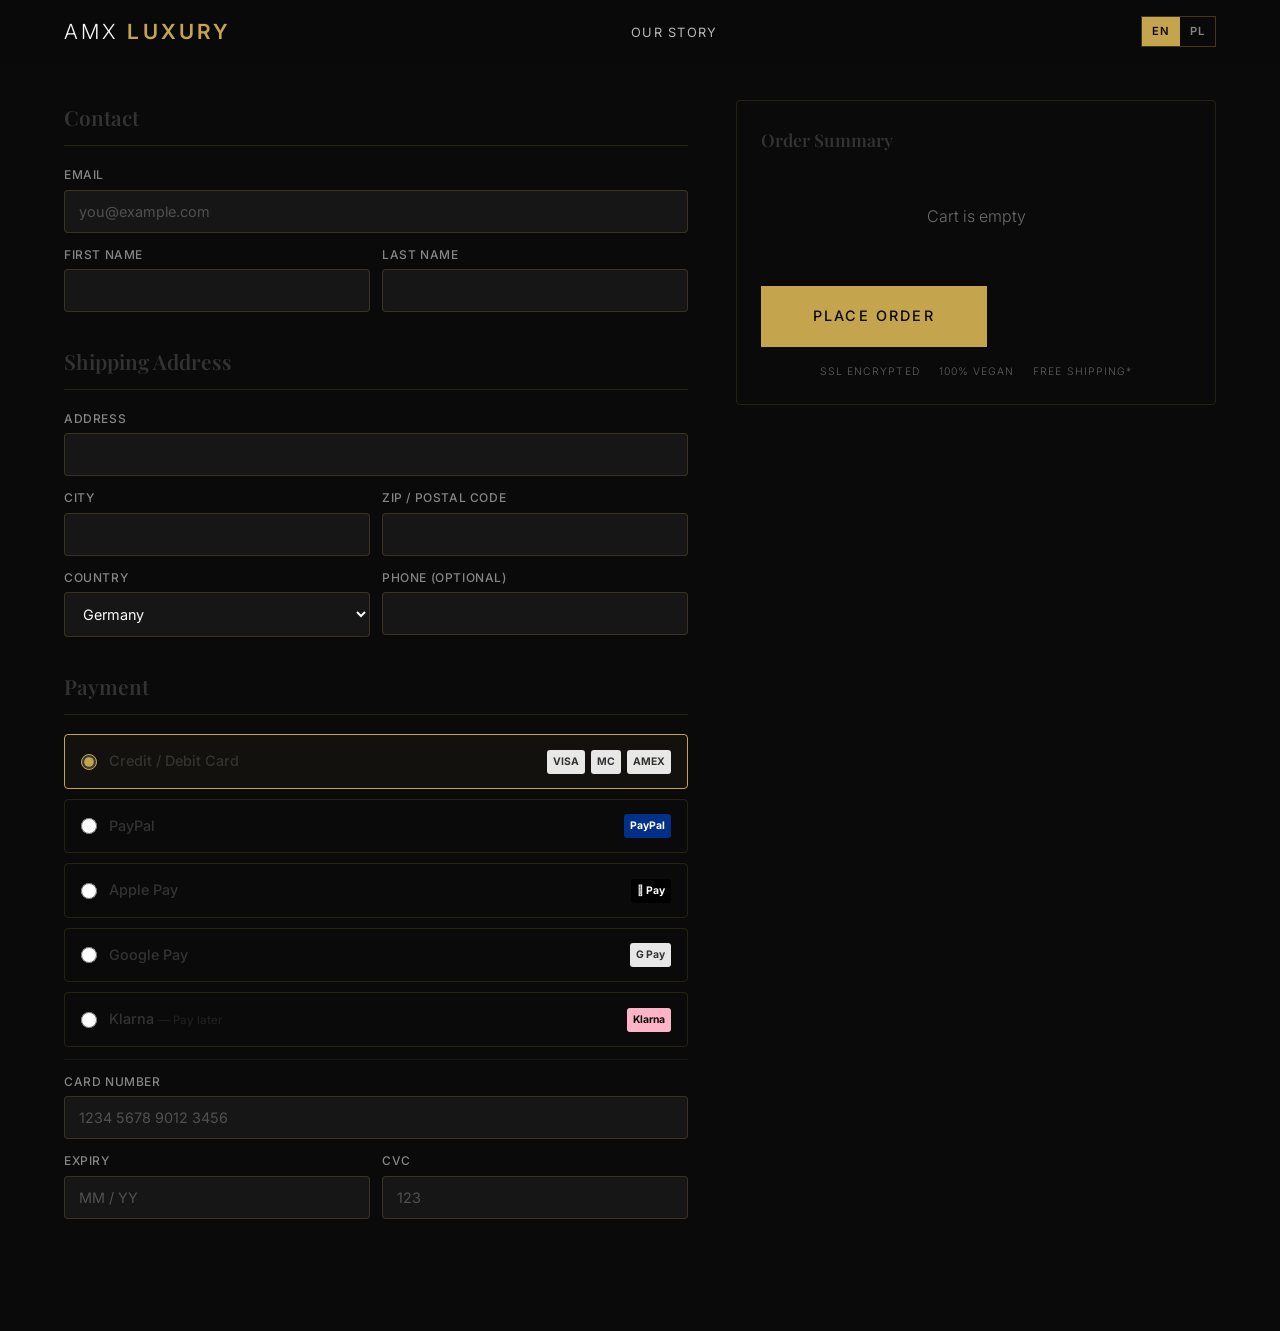
==== checkout.html @ aaddaac7 "Add full shopping cart, checkout page, and payment method selection - Cart system (js/cart.js): loca" ====
<!DOCTYPE html>
<html lang="en">
<head>
  <meta charset="UTF-8">
  <meta name="viewport" content="width=device-width, initial-scale=1.0">
  <title>Checkout — AMX Luxury</title>
  <link rel="icon" type="image/png" sizes="32x32" href="images/favicon-32.png">
  <link rel="apple-touch-icon" sizes="180x180" href="images/favicon.png">
  <link rel="preconnect" href="https://fonts.googleapis.com">
  <link rel="preconnect" href="https://fonts.gstatic.com" crossorigin>
  <link href="https://fonts.googleapis.com/css2?family=Playfair+Display:ital,wght@0,400;0,600;0,700;1,400;1,600&family=Inter:wght@300;400;500;600&display=swap" rel="stylesheet">
  <link rel="stylesheet" href="css/style.css">
  <link rel="stylesheet" href="css/cart.css">
</head>
<body class="page--dark">

  <!-- NAV -->
  <nav class="nav nav--scrolled">
    <div class="nav__inner">
      <a href="index.html" class="nav__logo">AMX <span>Luxury</span></a>
      <ul class="nav__links" id="navLinks">
        <li><a href="index.html" data-i18n="nav.story">Back to Store</a></li>
      </ul>
      <div class="lang-switch">
        <button class="lang-switch__btn lang-switch__btn--active" data-lang="en">EN</button>
        <button class="lang-switch__btn" data-lang="pl">PL</button>
      </div>
    </div>
  </nav>

  <!-- CHECKOUT -->
  <section class="checkout">
    <div class="container">
      <div class="checkout__grid">

        <!-- LEFT: Form -->
        <div class="checkout__forms" id="checkoutForms">

          <!-- Contact -->
          <div class="checkout__form-section">
            <h2 id="coSec1">Contact</h2>
            <div class="form-row form-row--full">
              <div class="form-field">
                <label for="email">Email</label>
                <input type="email" id="email" placeholder="you@example.com" required>
              </div>
            </div>
            <div class="form-row">
              <div class="form-field">
                <label for="fname" id="coLblFirst">First name</label>
                <input type="text" id="fname" placeholder="" required>
              </div>
              <div class="form-field">
                <label for="lname" id="coLblLast">Last name</label>
                <input type="text" id="lname" placeholder="" required>
              </div>
            </div>
          </div>

          <!-- Shipping -->
          <div class="checkout__form-section">
            <h2 id="coSec2">Shipping Address</h2>
            <div class="form-row form-row--full">
              <div class="form-field">
                <label for="address" id="coLblAddr">Address</label>
                <input type="text" id="address" required>
              </div>
            </div>
            <div class="form-row">
              <div class="form-field">
                <label for="city" id="coLblCity">City</label>
                <input type="text" id="city" required>
              </div>
              <div class="form-field">
                <label for="zip" id="coLblZip">ZIP / Postal code</label>
                <input type="text" id="zip" required>
              </div>
            </div>
            <div class="form-row">
              <div class="form-field">
                <label for="country" id="coLblCountry">Country</label>
                <select id="country">
                  <option value="DE">Germany</option>
                  <option value="PL">Poland</option>
                  <option value="NL">Netherlands</option>
                  <option value="FR">France</option>
                  <option value="AT">Austria</option>
                  <option value="BE">Belgium</option>
                  <option value="IT">Italy</option>
                  <option value="ES">Spain</option>
                  <option value="GB">United Kingdom</option>
                  <option value="US">United States</option>
                  <option value="IN">India</option>
                  <option value="CH">Switzerland</option>
                  <option value="SE">Sweden</option>
                  <option value="DK">Denmark</option>
                  <option value="OTHER">Other</option>
                </select>
              </div>
              <div class="form-field">
                <label for="phone" id="coLblPhone">Phone (optional)</label>
                <input type="tel" id="phone">
              </div>
            </div>
          </div>

          <!-- Payment -->
          <div class="checkout__form-section">
            <h2 id="coSec3">Payment</h2>
            <div class="pay-methods" id="payMethods">

              <label class="pay-method pay-method--selected">
                <input type="radio" name="payment" value="card" checked>
                <span class="pay-method__label" id="pmCard">Credit / Debit Card</span>
                <span class="pay-method__icons">
                  <span class="pay-method__icon">VISA</span>
                  <span class="pay-method__icon">MC</span>
                  <span class="pay-method__icon">AMEX</span>
                </span>
              </label>

              <label class="pay-method">
                <input type="radio" name="payment" value="paypal">
                <span class="pay-method__label">PayPal</span>
                <span class="pay-method__icons">
                  <span class="pay-method__icon" style="background:#003087;color:#fff">PayPal</span>
                </span>
              </label>

              <label class="pay-method">
                <input type="radio" name="payment" value="applepay">
                <span class="pay-method__label">Apple Pay</span>
                <span class="pay-method__icons">
                  <span class="pay-method__icon" style="background:#000;color:#fff">&#63743; Pay</span>
                </span>
              </label>

              <label class="pay-method">
                <input type="radio" name="payment" value="googlepay">
                <span class="pay-method__label">Google Pay</span>
                <span class="pay-method__icons">
                  <span class="pay-method__icon">G Pay</span>
                </span>
              </label>

              <label class="pay-method">
                <input type="radio" name="payment" value="klarna">
                <span class="pay-method__label">Klarna <span style="font-size:0.72rem;opacity:0.5">— Pay later</span></span>
                <span class="pay-method__icons">
                  <span class="pay-method__icon" style="background:#FFB3C7;color:#0A0A0A">Klarna</span>
                </span>
              </label>

            </div>

            <!-- Card fields (shown when card selected) -->
            <div class="card-fields" id="cardFields">
              <div class="form-row form-row--full">
                <div class="form-field">
                  <label for="cardNumber" id="coLblCardNum">Card number</label>
                  <input type="text" id="cardNumber" placeholder="1234 5678 9012 3456" maxlength="19">
                </div>
              </div>
              <div class="form-row">
                <div class="form-field">
                  <label for="cardExpiry" id="coLblExp">Expiry</label>
                  <input type="text" id="cardExpiry" placeholder="MM / YY" maxlength="7">
                </div>
                <div class="form-field">
                  <label for="cardCvc">CVC</label>
                  <input type="text" id="cardCvc" placeholder="123" maxlength="4">
                </div>
              </div>
            </div>
          </div>

        </div>

        <!-- RIGHT: Summary -->
        <div class="checkout__summary" id="checkoutSummary">
          <h3 id="coSumTitle">Order Summary</h3>
          <div id="summaryItems"></div>
          <div id="summaryTotals"></div>
          <div class="checkout__place-btn">
            <button class="btn btn--gold btn--lg btn--full" id="placeOrderBtn">Place Order</button>
          </div>
          <div class="checkout__badges">
            <span>SSL Encrypted</span>
            <span>100% Vegan</span>
            <span>Free Shipping*</span>
          </div>
        </div>

      </div>
    </div>
  </section>

  <!-- Success overlay -->
  <div class="order-success" id="orderSuccess">
    <div class="order-success__inner">
      <div class="order-success__check">
        <svg viewBox="0 0 24 24" fill="none" stroke="currentColor" stroke-width="2"><path d="M20 6 9 17l-5-5"/></svg>
      </div>
      <h2 id="successTitle">Thank You!</h2>
      <p id="successText">Your order has been placed successfully. A confirmation email will be sent shortly. We're preparing your AMX Luxury products with care.</p>
      <a href="index.html" class="btn btn--gold" id="successBtn">Back to Home</a>
    </div>
  </div>

  <script src="js/i18n.js"></script>
  <script src="js/cart.js"></script>
  <script>
  (function () {
    'use strict';

    function lang() { return localStorage.getItem('amx_lang') || 'en'; }
    function t(en, pl) { return lang() === 'pl' ? pl : en; }

    function renderSummary() {
      var cart = AMX_getCart();
      var P = AMX_PRODUCTS;
      var itemsEl = document.getElementById('summaryItems');
      var totalsEl = document.getElementById('summaryTotals');

      if (cart.length === 0) {
        itemsEl.innerHTML = '<p style="color:rgba(255,255,255,0.4);padding:2rem 0;text-align:center">' + t('Cart is empty', 'Koszyk jest pusty') + '</p>';
        totalsEl.innerHTML = '';
        return;
      }

      var html = '';
      var subtotal = 0;
      cart.forEach(function (item) {
        var p = P[item.productId];
        if (!p) return;
        var price = item.isSub ? p.priceSub : p.price;
        var lineTotal = price * item.qty;
        subtotal += lineTotal;
        var pName = lang() === 'pl' ? p.namePl : p.name;
        html +=
          '<div class="summary-item">' +
            '<img src="' + p.img + '" alt="" class="summary-item__img">' +
            '<div class="summary-item__info">' +
              '<strong>' + pName + (item.qty > 1 ? ' ×' + item.qty : '') + '</strong>' +
              '<span>' + (item.isSub ? t('Subscription', 'Subskrypcja') : t('One-time', 'Jednorazowo')) + '</span>' +
            '</div>' +
            '<span class="summary-item__price">€' + lineTotal + '</span>' +
          '</div>';
      });
      itemsEl.innerHTML = html;

      var hasSub = cart.some(function (i) { return i.isSub; });
      var shipping = hasSub ? 0 : (subtotal >= 100 ? 0 : 9);
      var total = subtotal + shipping;
      totalsEl.innerHTML =
        '<div class="summary-line"><span>' + t('Subtotal', 'Produkty') + '</span><span>€' + subtotal + '</span></div>' +
        '<div class="summary-line"><span>' + t('Shipping', 'Wysyłka') + '</span><span>' + (shipping === 0 ? t('Free', 'Gratis') : '€' + shipping) + '</span></div>' +
        '<div class="summary-line summary-line--total"><span>' + t('Total', 'Suma') + '</span><span>€' + total + '</span></div>';
    }

    /* Payment method toggle */
    document.querySelectorAll('.pay-method').forEach(function (el) {
      el.addEventListener('click', function () {
        document.querySelectorAll('.pay-method').forEach(function (m) { m.classList.remove('pay-method--selected'); });
        el.classList.add('pay-method--selected');
        var val = el.querySelector('input[type=radio]').value;
        document.getElementById('cardFields').style.display = val === 'card' ? 'block' : 'none';
      });
    });

    /* Card number formatting */
    var cardInput = document.getElementById('cardNumber');
    if (cardInput) {
      cardInput.addEventListener('input', function () {
        var v = cardInput.value.replace(/\D/g, '').substring(0, 16);
        cardInput.value = v.replace(/(.{4})/g, '$1 ').trim();
      });
    }
    var expiryInput = document.getElementById('cardExpiry');
    if (expiryInput) {
      expiryInput.addEventListener('input', function () {
        var v = expiryInput.value.replace(/\D/g, '').substring(0, 4);
        if (v.length >= 3) v = v.substring(0, 2) + ' / ' + v.substring(2);
        expiryInput.value = v;
      });
    }

    /* Place order (simulated) */
    document.getElementById('placeOrderBtn').addEventListener('click', function () {
      var email = document.getElementById('email').value;
      var fname = document.getElementById('fname').value;
      if (!email || !fname) {
        alert(t('Please fill in the required fields.', 'Proszę uzupełnić wymagane pola.'));
        return;
      }
      var cart = AMX_getCart();
      if (cart.length === 0) {
        alert(t('Your cart is empty.', 'Twój koszyk jest pusty.'));
        return;
      }

      localStorage.removeItem('amx_cart');
      document.getElementById('orderSuccess').classList.add('order-success--visible');
    });

    /* i18n for checkout */
    function localize() {
      var l = lang();
      document.getElementById('coSec1').textContent = t('Contact', 'Kontakt');
      document.getElementById('coSec2').textContent = t('Shipping Address', 'Adres Dostawy');
      document.getElementById('coSec3').textContent = t('Payment', 'Płatność');
      document.getElementById('coLblFirst').textContent = t('First name', 'Imię');
      document.getElementById('coLblLast').textContent = t('Last name', 'Nazwisko');
      document.getElementById('coLblAddr').textContent = t('Address', 'Adres');
      document.getElementById('coLblCity').textContent = t('City', 'Miasto');
      document.getElementById('coLblZip').textContent = t('ZIP / Postal code', 'Kod pocztowy');
      document.getElementById('coLblCountry').textContent = t('Country', 'Kraj');
      document.getElementById('coLblPhone').textContent = t('Phone (optional)', 'Telefon (opcjonalnie)');
      document.getElementById('coLblCardNum').textContent = t('Card number', 'Numer karty');
      document.getElementById('coLblExp').textContent = t('Expiry', 'Ważność');
      document.getElementById('pmCard').textContent = t('Credit / Debit Card', 'Karta kredytowa / debetowa');
      document.getElementById('coSumTitle').textContent = t('Order Summary', 'Podsumowanie');
      document.getElementById('placeOrderBtn').textContent = t('Place Order', 'Złóż Zamówienie');
      document.getElementById('successTitle').textContent = t('Thank You!', 'Dziękujemy!');
      document.getElementById('successText').textContent = t(
        'Your order has been placed successfully. A confirmation email will be sent shortly. We\'re preparing your AMX Luxury products with care.',
        'Twoje zamówienie zostało złożone pomyślnie. Wkrótce otrzymasz email z potwierdzeniem. Przygotowujemy Twoje produkty AMX Luxury z troską.'
      );
      document.getElementById('successBtn').textContent = t('Back to Home', 'Wróć na Stronę');
      renderSummary();
    }

    document.addEventListener('DOMContentLoaded', function () {
      renderSummary();
      localize();

      var observer = new MutationObserver(function () { localize(); });
      observer.observe(document.documentElement, { attributes: true, attributeFilter: ['lang'] });
    });
  })();
  </script>
</body>
</html>
---- css/style.css ----
/* ============================================================
   AMX Luxury — Design System & Layout
   ============================================================ */

/* ---------- Custom Properties ---------- */
:root {
  --black: #0A0A0A;
  --white: #FAFAFA;
  --gold: #C5A44E;
  --gold-light: #D4AF37;
  --gold-dark: #A8893A;
  --gray-100: #F5F5F5;
  --gray-200: #E8E8E8;
  --gray-400: #999;
  --gray-600: #666;
  --gray-800: #333;

  --font-serif: 'Playfair Display', Georgia, serif;
  --font-sans: 'Inter', -apple-system, BlinkMacSystemFont, sans-serif;

  --container: 1200px;
  --gutter: 24px;
  --section-pad: clamp(80px, 10vw, 140px);

  --ease-out: cubic-bezier(0.25, 0.46, 0.45, 0.94);
  --ease-smooth: cubic-bezier(0.22, 1, 0.36, 1);
}

/* ---------- Reset ---------- */
*, *::before, *::after { margin: 0; padding: 0; box-sizing: border-box; }
html { scroll-behavior: smooth; -webkit-font-smoothing: antialiased; }
body {
  font-family: var(--font-sans);
  font-weight: 300;
  line-height: 1.7;
  color: var(--gray-800);
  background: var(--white);
  overflow-x: hidden;
}
img { max-width: 100%; height: auto; display: block; }
a { color: inherit; text-decoration: none; }
ul { list-style: none; }
button { cursor: pointer; border: none; background: none; font: inherit; }

/* ---------- Utility ---------- */
.container {
  width: 100%;
  max-width: var(--container);
  margin: 0 auto;
  padding: 0 var(--gutter);
}

.section-label {
  font-family: var(--font-sans);
  font-weight: 500;
  font-size: 0.75rem;
  letter-spacing: 0.2em;
  text-transform: uppercase;
  color: var(--gold);
  margin-bottom: 1rem;
}

.section-title {
  font-family: var(--font-serif);
  font-weight: 400;
  font-size: clamp(2rem, 4vw, 3.2rem);
  line-height: 1.2;
  margin-bottom: 3rem;
}
.section-title em {
  font-style: italic;
  color: var(--gold);
}

/* ---------- Buttons ---------- */
.btn {
  display: inline-block;
  padding: 14px 36px;
  font-family: var(--font-sans);
  font-weight: 500;
  font-size: 0.85rem;
  letter-spacing: 0.12em;
  text-transform: uppercase;
  border-radius: 0;
  transition: all 0.4s var(--ease-out);
}

.btn--gold {
  background: var(--gold);
  color: var(--black);
}
.btn--gold:hover {
  background: var(--gold-light);
  box-shadow: 0 4px 24px rgba(197, 164, 78, 0.35);
}

.btn--outline {
  border: 1px solid var(--gold);
  color: var(--gold);
}
.btn--outline:hover {
  background: var(--gold);
  color: var(--black);
}

.btn--dark {
  background: var(--black);
  color: var(--white);
}
.btn--dark:hover {
  background: var(--gray-800);
  box-shadow: 0 4px 24px rgba(0, 0, 0, 0.25);
}

.btn--sm {
  padding: 10px 24px;
  font-size: 0.8rem;
}

/* ============================================================
   NAVIGATION
   ============================================================ */
.nav {
  position: fixed;
  top: 0;
  left: 0;
  width: 100%;
  z-index: 1000;
  padding: 20px 0;
  transition: all 0.4s var(--ease-out);
}
.nav--scrolled {
  background: rgba(10, 10, 10, 0.95);
  backdrop-filter: blur(12px);
  padding: 14px 0;
}

.nav__inner {
  max-width: var(--container);
  margin: 0 auto;
  padding: 0 var(--gutter);
  display: flex;
  align-items: center;
  justify-content: space-between;
}

.nav__logo {
  font-family: var(--font-sans);
  font-weight: 300;
  font-size: 1.3rem;
  letter-spacing: 0.15em;
  text-transform: uppercase;
  color: var(--white);
}
.nav__logo span {
  font-weight: 600;
  color: var(--gold);
}

.nav__links {
  display: flex;
  gap: 2.5rem;
}
.nav__links a {
  font-size: 0.8rem;
  font-weight: 400;
  letter-spacing: 0.1em;
  text-transform: uppercase;
  color: rgba(255, 255, 255, 0.7);
  position: relative;
  transition: color 0.3s;
}
.nav__links a::after {
  content: '';
  position: absolute;
  bottom: -4px;
  left: 0;
  width: 0;
  height: 1px;
  background: var(--gold);
  transition: width 0.4s var(--ease-smooth);
}
.nav__links a:hover {
  color: var(--white);
}
.nav__links a:hover::after {
  width: 100%;
}

/* Language switcher */
.lang-switch {
  display: flex;
  gap: 0;
  margin-left: 1.5rem;
  border: 1px solid rgba(197, 164, 78, 0.3);
  overflow: hidden;
}
.lang-switch__btn {
  padding: 5px 10px;
  font-family: var(--font-sans);
  font-size: 0.7rem;
  font-weight: 600;
  letter-spacing: 0.08em;
  color: rgba(255, 255, 255, 0.5);
  background: transparent;
  border: none;
  cursor: pointer;
  transition: all 0.3s;
}
.lang-switch__btn--active {
  background: var(--gold);
  color: var(--black);
}
.lang-switch__btn:hover:not(.lang-switch__btn--active) {
  color: var(--white);
}

.nav__toggle {
  display: none;
  flex-direction: column;
  gap: 5px;
  width: 28px;
}
.nav__toggle span {
  display: block;
  height: 1.5px;
  background: var(--white);
  transition: all 0.3s var(--ease-out);
  transform-origin: center;
}

/* ============================================================
   HERO
   ============================================================ */
.hero {
  position: relative;
  min-height: 100vh;
  display: flex;
  align-items: center;
  justify-content: center;
  text-align: center;
  background: var(--black);
  overflow: hidden;
}

.hero__bg {
  position: absolute;
  inset: 0;
  overflow: hidden;
}

.hero__bg-img {
  width: 100%;
  height: 100%;
  object-fit: cover;
  object-position: center;
  opacity: 0.25;
  filter: brightness(0.6) saturate(0.8);
}

.hero__bg::after {
  content: '';
  position: absolute;
  inset: 0;
  background:
    radial-gradient(ellipse at 30% 50%, rgba(197, 164, 78, 0.1) 0%, transparent 60%),
    radial-gradient(ellipse at 70% 30%, rgba(197, 164, 78, 0.06) 0%, transparent 50%),
    linear-gradient(to bottom, rgba(10, 10, 10, 0.3) 0%, rgba(10, 10, 10, 0.7) 100%);
}

.hero__content {
  position: relative;
  z-index: 2;
  padding: 0 var(--gutter);
}

.hero__badge {
  display: inline-block;
  font-size: 0.7rem;
  font-weight: 500;
  letter-spacing: 0.25em;
  text-transform: uppercase;
  color: var(--gold);
  border: 1px solid rgba(197, 164, 78, 0.3);
  padding: 8px 24px;
  margin-bottom: 2.5rem;
}

.hero__title {
  font-family: var(--font-serif);
  font-weight: 400;
  font-size: clamp(2.4rem, 6vw, 5rem);
  line-height: 1.15;
  color: var(--white);
  margin-bottom: 1.5rem;
}
.hero__title-line {
  display: block;
}
.hero__title-line:last-child {
  color: var(--gold);
}

.hero__subtitle {
  font-size: clamp(1rem, 1.5vw, 1.15rem);
  color: rgba(255, 255, 255, 0.6);
  max-width: 520px;
  margin: 0 auto 2.5rem;
}

.hero__cta-group {
  display: flex;
  gap: 1rem;
  justify-content: center;
  flex-wrap: wrap;
}

.hero__scroll {
  position: absolute;
  bottom: 40px;
  left: 50%;
  transform: translateX(-50%);
  display: flex;
  flex-direction: column;
  align-items: center;
  gap: 8px;
  color: rgba(255, 255, 255, 0.4);
  font-size: 0.65rem;
  letter-spacing: 0.2em;
  text-transform: uppercase;
}
.hero__scroll-line {
  width: 1px;
  height: 40px;
  background: linear-gradient(to bottom, var(--gold), transparent);
  animation: scrollPulse 2s ease-in-out infinite;
}

@keyframes scrollPulse {
  0%, 100% { opacity: 0.3; transform: scaleY(0.6); }
  50% { opacity: 1; transform: scaleY(1); }
}

/* ============================================================
   STORY
   ============================================================ */
.story {
  padding: var(--section-pad) 0;
  background: var(--white);
}

/* -- Video + Intro block -- */
.story__intro {
  display: grid;
  grid-template-columns: 1fr 1fr;
  gap: 3rem;
  align-items: start;
  max-width: 1000px;
  margin: 0 auto 4rem;
  padding-bottom: 4rem;
  border-bottom: 1px solid var(--gray-200);
}

.story__video {
  width: 100%;
}

.story__video-wrapper {
  position: relative;
  width: 100%;
  padding-bottom: 56.25%;
  height: 0;
  background: var(--black);
  overflow: hidden;
  border-radius: 4px;
  box-shadow: 0 12px 40px rgba(0, 0, 0, 0.15);
}
.story__video-wrapper iframe {
  position: absolute;
  top: 0;
  left: 0;
  width: 100%;
  height: 100%;
  border: 0;
}

.story__greeting {
  font-family: var(--font-serif);
  font-size: 1.5rem;
  font-weight: 600;
  color: var(--black);
  margin-bottom: 1rem;
}

.story__intro-text p {
  color: var(--gray-600);
  font-size: 0.95rem;
  line-height: 1.8;
  margin-bottom: 1rem;
}
.story__intro-text p:last-child {
  margin-bottom: 0;
}
.story__intro-text em {
  color: var(--gold-dark);
  font-style: italic;
}
.story__intro-text strong {
  color: var(--black);
  font-weight: 600;
}

/* -- Chapters -- */
.story__grid {
  max-width: 800px;
  margin: 0 auto;
}

.story__chapter {
  margin-bottom: 3.5rem;
  position: relative;
  padding-left: 60px;
}

.story__number {
  position: absolute;
  left: 0;
  top: 0;
  font-family: var(--font-serif);
  font-size: 2.5rem;
  font-weight: 400;
  color: var(--gold);
  opacity: 0.3;
  line-height: 1;
}

.story__chapter h3 {
  font-family: var(--font-serif);
  font-weight: 600;
  font-size: 1.4rem;
  margin-bottom: 0.75rem;
  color: var(--black);
}

.story__chapter p {
  color: var(--gray-600);
  font-size: 1.02rem;
  line-height: 1.8;
}

.story__quote {
  margin: 3rem 0;
  padding: 2.5rem 0;
  border-top: 1px solid var(--gray-200);
  border-bottom: 1px solid var(--gray-200);
  text-align: center;
}

.story__quote blockquote {
  font-family: var(--font-serif);
  font-style: italic;
  font-size: clamp(1.1rem, 2vw, 1.5rem);
  color: var(--black);
  line-height: 1.6;
  max-width: 600px;
  margin: 0 auto 1rem;
}

.story__quote cite {
  font-family: var(--font-sans);
  font-style: normal;
  font-size: 0.8rem;
  letter-spacing: 0.15em;
  text-transform: uppercase;
  color: var(--gold);
}

/* ============================================================
   VALUES
   ============================================================ */
.values {
  padding: var(--section-pad) 0;
  background: var(--black);
  color: var(--white);
}
.values .section-title {
  text-align: center;
}
.values .section-label {
  text-align: center;
}

.values__grid {
  display: grid;
  grid-template-columns: repeat(3, 1fr);
  gap: 3rem;
}

.values__card {
  text-align: center;
  padding: 2.5rem 1.5rem;
  border: 1px solid rgba(197, 164, 78, 0.15);
  transition: border-color 0.4s;
}
.values__card:hover {
  border-color: rgba(197, 164, 78, 0.5);
}

.values__icon {
  width: 56px;
  height: 56px;
  margin: 0 auto 1.5rem;
  color: var(--gold);
}
.values__icon svg {
  width: 100%;
  height: 100%;
}

.values__card h3 {
  font-family: var(--font-serif);
  font-weight: 600;
  font-size: 1.2rem;
  margin-bottom: 1rem;
}

.values__card p {
  font-size: 0.92rem;
  color: rgba(255, 255, 255, 0.6);
  line-height: 1.7;
}

/* ============================================================
   PRODUCT SETS
   ============================================================ */
.set {
  padding: var(--section-pad) 0;
}

.set--dark {
  background: var(--black);
  color: var(--white);
}

.set--light {
  background: var(--gray-100);
  color: var(--black);
}

.set__header {
  text-align: center;
  margin-bottom: 3.5rem;
}

.set__subtitle {
  font-family: var(--font-serif);
  font-style: italic;
  font-size: 1.1rem;
  color: var(--gray-400);
  margin-top: -2rem;
}
.set--dark .set__subtitle {
  color: rgba(255, 255, 255, 0.5);
}

.section-title--dark {
  color: var(--black);
}

.set__products {
  display: flex;
  align-items: center;
  justify-content: center;
  gap: 2rem;
  margin-bottom: 3.5rem;
}

.set__product {
  flex: 1;
  max-width: 480px;
  text-align: center;
}

.set__product-image {
  margin-bottom: 1.5rem;
}
.set__product-image img {
  max-height: 320px;
  width: auto;
  max-width: 100%;
  object-fit: contain;
  border-radius: 8px;
  margin: 0 auto;
  filter: drop-shadow(0 16px 48px rgba(0, 0, 0, 0.25));
  transition: transform 0.6s var(--ease-smooth);
}
.set__product-image:hover img {
  transform: scale(1.04);
}

.set__product-info h3 {
  font-family: var(--font-serif);
  font-weight: 600;
  font-size: 1.5rem;
  margin-bottom: 0.3rem;
}
.set--dark .set__product-info h3 {
  color: var(--gold);
}
.set__product-info h3 span {
  font-weight: 400;
}

.set__product-type {
  font-size: 0.8rem;
  font-weight: 500;
  letter-spacing: 0.15em;
  text-transform: uppercase;
  color: var(--gold);
  margin-bottom: 1.2rem;
}

.set__product-info ul {
  text-align: left;
  max-width: 300px;
  margin: 0 auto;
}
.set__product-info li {
  padding: 6px 0;
  font-size: 0.9rem;
  border-bottom: 1px solid rgba(128, 128, 128, 0.12);
  padding-left: 20px;
  position: relative;
}
.set--dark .set__product-info li {
  color: rgba(255, 255, 255, 0.7);
  border-bottom-color: rgba(255, 255, 255, 0.08);
}
.set__product-info li::before {
  content: '';
  position: absolute;
  left: 0;
  top: 50%;
  width: 8px;
  height: 8px;
  border: 1.5px solid var(--gold);
  border-radius: 50%;
  transform: translateY(-50%);
}
.set__product-info li:last-child {
  border-bottom: none;
}

.set__divider {
  display: flex;
  align-items: center;
  justify-content: center;
  width: 60px;
  height: 60px;
  flex-shrink: 0;
}
.set__divider span {
  font-family: var(--font-serif);
  font-size: 2rem;
  font-weight: 300;
  color: var(--gold);
  opacity: 0.5;
}

.set__cta {
  text-align: center;
  display: flex;
  flex-direction: column;
  align-items: center;
  gap: 1.5rem;
}

.set__price {
  display: flex;
  flex-direction: column;
  align-items: center;
  gap: 0.25rem;
}

.set__price-label {
  font-size: 0.75rem;
  font-weight: 500;
  letter-spacing: 0.2em;
  text-transform: uppercase;
  color: rgba(255, 255, 255, 0.5);
}
.set__price--dark .set__price-label {
  color: var(--gray-400);
}

.set__price-amount {
  font-family: var(--font-serif);
  font-size: clamp(2.5rem, 5vw, 3.5rem);
  font-weight: 400;
  color: var(--gold);
  line-height: 1;
}

.btn--lg {
  padding: 18px 52px;
  font-size: 0.9rem;
  letter-spacing: 0.15em;
}

.set__sub-link {
  font-size: 0.82rem;
  color: rgba(255, 255, 255, 0.5);
  margin-top: 0.5rem;
}
.set__sub-link a {
  color: var(--gold);
  text-decoration: underline;
  text-underline-offset: 2px;
}
.set__sub-link a:hover { color: var(--gold-light); }
.set__sub-link--dark { color: var(--gray-400); }
.set__sub-link--dark a { color: var(--gold-dark); }

/* ============================================================
   VEGAN SECTION
   ============================================================ */
.vegan {
  padding: var(--section-pad) 0;
  background: var(--black);
  color: var(--white);
  text-align: center;
}

.vegan__content {
  max-width: 900px;
  margin: 0 auto;
}

.vegan__title {
  font-family: var(--font-serif);
  font-weight: 400;
  font-size: clamp(1.8rem, 3.5vw, 2.8rem);
  line-height: 1.3;
  margin-bottom: 3.5rem;
}

.vegan__stats {
  display: grid;
  grid-template-columns: repeat(3, 1fr);
  gap: 2rem;
  margin-bottom: 3.5rem;
}

.vegan__stat {
  padding: 2rem 1rem;
  border: 1px solid rgba(197, 164, 78, 0.2);
}

.vegan__stat-number {
  display: block;
  font-family: var(--font-serif);
  font-size: clamp(2.5rem, 5vw, 4rem);
  font-weight: 400;
  color: var(--gold);
  line-height: 1;
  margin-bottom: 0.75rem;
}

.vegan__stat-label {
  display: block;
  font-size: 0.85rem;
  color: rgba(255, 255, 255, 0.6);
  line-height: 1.5;
}

.vegan__statement {
  font-family: var(--font-serif);
  font-style: italic;
  font-size: 1.15rem;
  color: rgba(255, 255, 255, 0.7);
  line-height: 1.8;
  max-width: 700px;
  margin: 0 auto;
}

/* ============================================================
   FOOTER
   ============================================================ */
.footer {
  padding: 60px 0 30px;
  background: var(--black);
  color: rgba(255, 255, 255, 0.6);
  border-top: 1px solid rgba(197, 164, 78, 0.15);
}

.footer__grid {
  display: grid;
  grid-template-columns: 2fr 1fr 1fr 2fr;
  gap: 3rem;
  margin-bottom: 3rem;
}

.footer__logo {
  font-family: var(--font-sans);
  font-weight: 300;
  font-size: 1.2rem;
  letter-spacing: 0.15em;
  text-transform: uppercase;
  color: var(--white);
  display: inline-block;
  margin-bottom: 1rem;
}
.footer__logo span {
  font-weight: 600;
  color: var(--gold);
}

.footer__brand p {
  font-size: 0.9rem;
  line-height: 1.6;
}

.footer__links h4,
.footer__newsletter h4 {
  font-family: var(--font-sans);
  font-weight: 500;
  font-size: 0.8rem;
  letter-spacing: 0.15em;
  text-transform: uppercase;
  color: var(--white);
  margin-bottom: 1.2rem;
}

.footer__links li {
  margin-bottom: 0.6rem;
}
.footer__links a {
  font-size: 0.88rem;
  transition: color 0.3s;
}
.footer__links a:hover {
  color: var(--gold);
}

.footer__newsletter p {
  font-size: 0.88rem;
  margin-bottom: 1rem;
}

.footer__form {
  display: flex;
  gap: 0;
}
.footer__form input {
  flex: 1;
  padding: 10px 16px;
  font-family: var(--font-sans);
  font-size: 0.85rem;
  background: rgba(255, 255, 255, 0.05);
  border: 1px solid rgba(197, 164, 78, 0.3);
  border-right: none;
  color: var(--white);
  outline: none;
  transition: border-color 0.3s;
}
.footer__form input::placeholder {
  color: rgba(255, 255, 255, 0.3);
}
.footer__form input:focus {
  border-color: var(--gold);
}

.footer__bottom {
  display: flex;
  justify-content: space-between;
  align-items: center;
  padding-top: 2rem;
  border-top: 1px solid rgba(255, 255, 255, 0.08);
  font-size: 0.78rem;
}

.footer__badges {
  display: flex;
  gap: 1.5rem;
}
.footer__badges span {
  font-size: 0.7rem;
  letter-spacing: 0.15em;
  text-transform: uppercase;
  color: var(--gold);
  opacity: 0.6;
}

/* ============================================================
   RESPONSIVE
   ============================================================ */
@media (max-width: 1024px) {
  .story__intro {
    grid-template-columns: 1fr;
    gap: 2rem;
  }
  .set__products {
    flex-direction: column;
    gap: 1.5rem;
  }
  .set__product {
    max-width: 400px;
  }
  .set__divider {
    width: 40px;
    height: 40px;
  }
  .footer__grid {
    grid-template-columns: 1fr 1fr;
    gap: 2rem;
  }
}

@media (max-width: 768px) {
  :root {
    --gutter: 20px;
  }

  .nav__links {
    display: none;
    position: absolute;
    top: 100%;
    left: 0;
    width: 100%;
    background: rgba(10, 10, 10, 0.98);
    backdrop-filter: blur(12px);
    flex-direction: column;
    padding: 1.5rem var(--gutter);
    gap: 1.2rem;
  }
  .nav__links--open {
    display: flex;
  }
  .nav__toggle {
    display: flex;
  }
  .lang-switch {
    margin-left: auto;
    margin-right: 1rem;
  }
  .nav__toggle--active span:nth-child(1) {
    transform: rotate(45deg) translate(5px, 5px);
  }
  .nav__toggle--active span:nth-child(2) {
    opacity: 0;
  }
  .nav__toggle--active span:nth-child(3) {
    transform: rotate(-45deg) translate(5px, -5px);
  }

  .hero__cta-group {
    flex-direction: column;
    align-items: center;
  }

  .values__grid {
    grid-template-columns: 1fr;
    gap: 2rem;
  }

  .story__chapter {
    padding-left: 48px;
  }

  .set__product-image img {
    max-height: 260px;
  }

  .vegan__stats {
    grid-template-columns: 1fr;
    gap: 1.5rem;
  }

  .footer__grid {
    grid-template-columns: 1fr;
    gap: 2rem;
  }
  .footer__bottom {
    flex-direction: column;
    gap: 1rem;
    text-align: center;
  }
}
---- css/cart.css ----
/* ============================================================
   Cart Drawer & Checkout Styles
   ============================================================ */

/* ---------- Nav cart icon ---------- */
.nav__cart-btn {
  position: relative;
  color: var(--white);
  margin-left: 1rem;
  cursor: pointer;
  background: none;
  border: none;
  display: flex;
  align-items: center;
}
.nav__cart-btn svg { width: 22px; height: 22px; }
.nav__cart-count {
  position: absolute;
  top: -6px;
  right: -8px;
  width: 18px;
  height: 18px;
  border-radius: 50%;
  background: var(--gold);
  color: var(--black);
  font-size: 0.65rem;
  font-weight: 700;
  display: none;
  align-items: center;
  justify-content: center;
  line-height: 1;
}

/* ---------- Overlay ---------- */
.cart-overlay {
  position: fixed;
  inset: 0;
  background: rgba(0, 0, 0, 0.6);
  z-index: 1100;
  opacity: 0;
  visibility: hidden;
  transition: opacity 0.3s, visibility 0.3s;
}
.cart-overlay--visible {
  opacity: 1;
  visibility: visible;
}

/* ---------- Drawer ---------- */
.cart-drawer {
  position: fixed;
  top: 0;
  right: 0;
  width: 420px;
  max-width: 90vw;
  height: 100vh;
  background: var(--black);
  color: var(--white);
  z-index: 1200;
  display: flex;
  flex-direction: column;
  transform: translateX(100%);
  transition: transform 0.4s cubic-bezier(0.22, 1, 0.36, 1);
  box-shadow: -8px 0 40px rgba(0, 0, 0, 0.4);
}
.cart-drawer--open {
  transform: translateX(0);
}

.cart-drawer__header {
  display: flex;
  justify-content: space-between;
  align-items: center;
  padding: 20px 24px;
  border-bottom: 1px solid rgba(197, 164, 78, 0.15);
}
.cart-drawer__header h3 {
  font-family: var(--font-serif);
  font-weight: 600;
  font-size: 1.3rem;
}
.cart-drawer__close {
  color: rgba(255, 255, 255, 0.5);
  font-size: 1.8rem;
  line-height: 1;
  cursor: pointer;
  background: none;
  border: none;
  transition: color 0.3s;
}
.cart-drawer__close:hover { color: var(--white); }

.cart-drawer__body {
  flex: 1;
  overflow-y: auto;
  padding: 16px 24px;
}

.cart-drawer__empty {
  display: flex;
  flex-direction: column;
  align-items: center;
  justify-content: center;
  height: 100%;
  color: rgba(255, 255, 255, 0.3);
  text-align: center;
  gap: 1rem;
}
.cart-drawer__empty svg { opacity: 0.3; }
.cart-drawer__empty p { font-size: 0.95rem; }

/* ---------- Cart item ---------- */
.cart-item {
  display: flex;
  gap: 12px;
  padding: 16px 0;
  border-bottom: 1px solid rgba(255, 255, 255, 0.06);
  align-items: flex-start;
}
.cart-item__img {
  width: 64px;
  height: 64px;
  object-fit: contain;
  border-radius: 4px;
  flex-shrink: 0;
}
.cart-item__info {
  flex: 1;
  min-width: 0;
}
.cart-item__info strong {
  display: block;
  font-size: 0.9rem;
  font-weight: 600;
  margin-bottom: 2px;
}
.cart-item__desc {
  display: block;
  font-size: 0.75rem;
  color: rgba(255, 255, 255, 0.4);
  margin-bottom: 4px;
}
.cart-item__sub {
  display: inline-block;
  font-size: 0.68rem;
  font-weight: 600;
  letter-spacing: 0.05em;
  text-transform: uppercase;
  color: #2ecc71;
  margin-bottom: 6px;
}
.cart-item__qty {
  display: inline-flex;
  align-items: center;
  gap: 0;
  border: 1px solid rgba(255, 255, 255, 0.12);
  border-radius: 2px;
  overflow: hidden;
}
.cart-item__qty-btn {
  width: 28px;
  height: 28px;
  display: flex;
  align-items: center;
  justify-content: center;
  font-size: 0.9rem;
  color: var(--white);
  background: rgba(255, 255, 255, 0.05);
  border: none;
  cursor: pointer;
  transition: background 0.2s;
}
.cart-item__qty-btn:hover { background: rgba(255, 255, 255, 0.1); }
.cart-item__qty span {
  width: 28px;
  text-align: center;
  font-size: 0.82rem;
  font-weight: 600;
}

.cart-item__right {
  display: flex;
  flex-direction: column;
  align-items: flex-end;
  gap: 8px;
  flex-shrink: 0;
}
.cart-item__price {
  font-family: var(--font-serif);
  font-size: 1.1rem;
  color: var(--gold);
}
.cart-item__remove {
  font-size: 1.2rem;
  color: rgba(255, 255, 255, 0.25);
  background: none;
  border: none;
  cursor: pointer;
  line-height: 1;
  transition: color 0.2s;
}
.cart-item__remove:hover { color: #e74c3c; }

/* ---------- Drawer footer ---------- */
.cart-drawer__footer {
  padding: 20px 24px;
  border-top: 1px solid rgba(197, 164, 78, 0.15);
}
.cart-drawer__total {
  display: flex;
  justify-content: space-between;
  align-items: center;
  margin-bottom: 1rem;
  font-size: 0.9rem;
}
.cart-drawer__total strong {
  font-family: var(--font-serif);
  font-size: 1.5rem;
  color: var(--gold);
}
.cart-drawer__secure {
  display: flex;
  align-items: center;
  justify-content: center;
  gap: 6px;
  margin-top: 0.75rem;
  font-size: 0.72rem;
  color: rgba(255, 255, 255, 0.35);
}

/* ============================================================
   CHECKOUT PAGE
   ============================================================ */
.checkout {
  padding: 100px 0 80px;
  min-height: 100vh;
}
.page--dark .checkout { background: var(--black); }

.checkout__grid {
  display: grid;
  grid-template-columns: 1.3fr 1fr;
  gap: 3rem;
  align-items: start;
}

/* -- Form column -- */
.checkout__form-section {
  margin-bottom: 2rem;
}
.checkout__form-section h2 {
  font-family: var(--font-serif);
  font-weight: 600;
  font-size: 1.3rem;
  margin-bottom: 1.2rem;
  padding-bottom: 0.6rem;
  border-bottom: 1px solid rgba(197, 164, 78, 0.15);
}
.checkout__form-section h2 span {
  font-size: 0.8rem;
  font-weight: 400;
  color: rgba(255, 255, 255, 0.4);
  margin-left: 0.5rem;
}

.form-row {
  display: grid;
  grid-template-columns: 1fr 1fr;
  gap: 12px;
  margin-bottom: 12px;
}
.form-row--full { grid-template-columns: 1fr; }

.form-field {
  display: flex;
  flex-direction: column;
  gap: 4px;
}
.form-field label {
  font-size: 0.75rem;
  font-weight: 500;
  letter-spacing: 0.05em;
  text-transform: uppercase;
  color: rgba(255, 255, 255, 0.5);
}
.form-field input,
.form-field select {
  padding: 12px 14px;
  font-family: var(--font-sans);
  font-size: 0.9rem;
  background: rgba(255, 255, 255, 0.05);
  border: 1px solid rgba(197, 164, 78, 0.2);
  border-radius: 4px;
  color: var(--white);
  outline: none;
  transition: border-color 0.3s;
}
.form-field input:focus,
.form-field select:focus {
  border-color: var(--gold);
}
.form-field input::placeholder { color: rgba(255, 255, 255, 0.25); }
.form-field select option { background: var(--black); }

/* -- Payment methods -- */
.pay-methods {
  display: flex;
  flex-direction: column;
  gap: 10px;
}
.pay-method {
  display: flex;
  align-items: center;
  gap: 12px;
  padding: 14px 16px;
  border: 1px solid rgba(197, 164, 78, 0.15);
  border-radius: 4px;
  cursor: pointer;
  transition: all 0.3s;
  background: transparent;
}
.pay-method:hover,
.pay-method--selected {
  border-color: var(--gold);
  background: rgba(197, 164, 78, 0.05);
}
.pay-method input[type="radio"] {
  accent-color: var(--gold);
  width: 16px;
  height: 16px;
  flex-shrink: 0;
}
.pay-method__label {
  flex: 1;
  font-size: 0.9rem;
  font-weight: 500;
}
.pay-method__icons {
  display: flex;
  gap: 6px;
  align-items: center;
}
.pay-method__icon {
  height: 24px;
  width: auto;
  padding: 2px 6px;
  background: rgba(255, 255, 255, 0.9);
  border-radius: 3px;
  font-size: 0.65rem;
  font-weight: 700;
  color: #333;
  display: inline-flex;
  align-items: center;
}

/* Card form */
.card-fields {
  margin-top: 12px;
  padding-top: 12px;
  border-top: 1px solid rgba(255, 255, 255, 0.06);
}

/* -- Summary column -- */
.checkout__summary {
  position: sticky;
  top: 100px;
  padding: 24px;
  border: 1px solid rgba(197, 164, 78, 0.15);
  border-radius: 4px;
}
.checkout__summary h3 {
  font-family: var(--font-serif);
  font-weight: 600;
  font-size: 1.1rem;
  margin-bottom: 1rem;
}

.summary-item {
  display: flex;
  gap: 12px;
  padding: 10px 0;
  border-bottom: 1px solid rgba(255, 255, 255, 0.06);
  align-items: center;
}
.summary-item__img {
  width: 48px;
  height: 48px;
  object-fit: contain;
  border-radius: 3px;
  flex-shrink: 0;
}
.summary-item__info {
  flex: 1;
  min-width: 0;
}
.summary-item__info strong {
  display: block;
  font-size: 0.82rem;
  font-weight: 600;
}
.summary-item__info span {
  font-size: 0.72rem;
  color: rgba(255, 255, 255, 0.4);
}
.summary-item__price {
  font-family: var(--font-serif);
  font-size: 0.95rem;
  color: var(--gold);
  flex-shrink: 0;
}

.summary-line {
  display: flex;
  justify-content: space-between;
  padding: 8px 0;
  font-size: 0.88rem;
}
.summary-line--total {
  padding-top: 12px;
  margin-top: 4px;
  border-top: 1px solid rgba(197, 164, 78, 0.2);
  font-weight: 600;
}
.summary-line--total span:last-child {
  font-family: var(--font-serif);
  font-size: 1.4rem;
  color: var(--gold);
}

.checkout__place-btn {
  margin-top: 1.5rem;
}

.checkout__badges {
  display: flex;
  justify-content: center;
  gap: 1.2rem;
  margin-top: 1rem;
  flex-wrap: wrap;
}
.checkout__badges span {
  font-size: 0.65rem;
  letter-spacing: 0.1em;
  text-transform: uppercase;
  color: rgba(255, 255, 255, 0.35);
}

/* -- Success overlay -- */
.order-success {
  position: fixed;
  inset: 0;
  z-index: 2000;
  background: rgba(10, 10, 10, 0.97);
  display: flex;
  align-items: center;
  justify-content: center;
  text-align: center;
  opacity: 0;
  visibility: hidden;
  transition: all 0.4s;
}
.order-success--visible {
  opacity: 1;
  visibility: visible;
}
.order-success__inner {
  max-width: 440px;
  padding: 3rem 2rem;
}
.order-success__check {
  width: 72px;
  height: 72px;
  border-radius: 50%;
  border: 2px solid var(--gold);
  display: flex;
  align-items: center;
  justify-content: center;
  margin: 0 auto 1.5rem;
  color: var(--gold);
}
.order-success__check svg { width: 36px; height: 36px; }
.order-success h2 {
  font-family: var(--font-serif);
  font-size: 1.8rem;
  color: var(--gold);
  margin-bottom: 0.75rem;
}
.order-success p {
  color: rgba(255, 255, 255, 0.6);
  font-size: 0.95rem;
  line-height: 1.7;
  margin-bottom: 1.5rem;
}

/* ---------- Responsive ---------- */
@media (max-width: 768px) {
  .cart-drawer { width: 100%; max-width: 100vw; }
  .checkout__grid { grid-template-columns: 1fr; }
  .checkout__summary { position: static; }
}
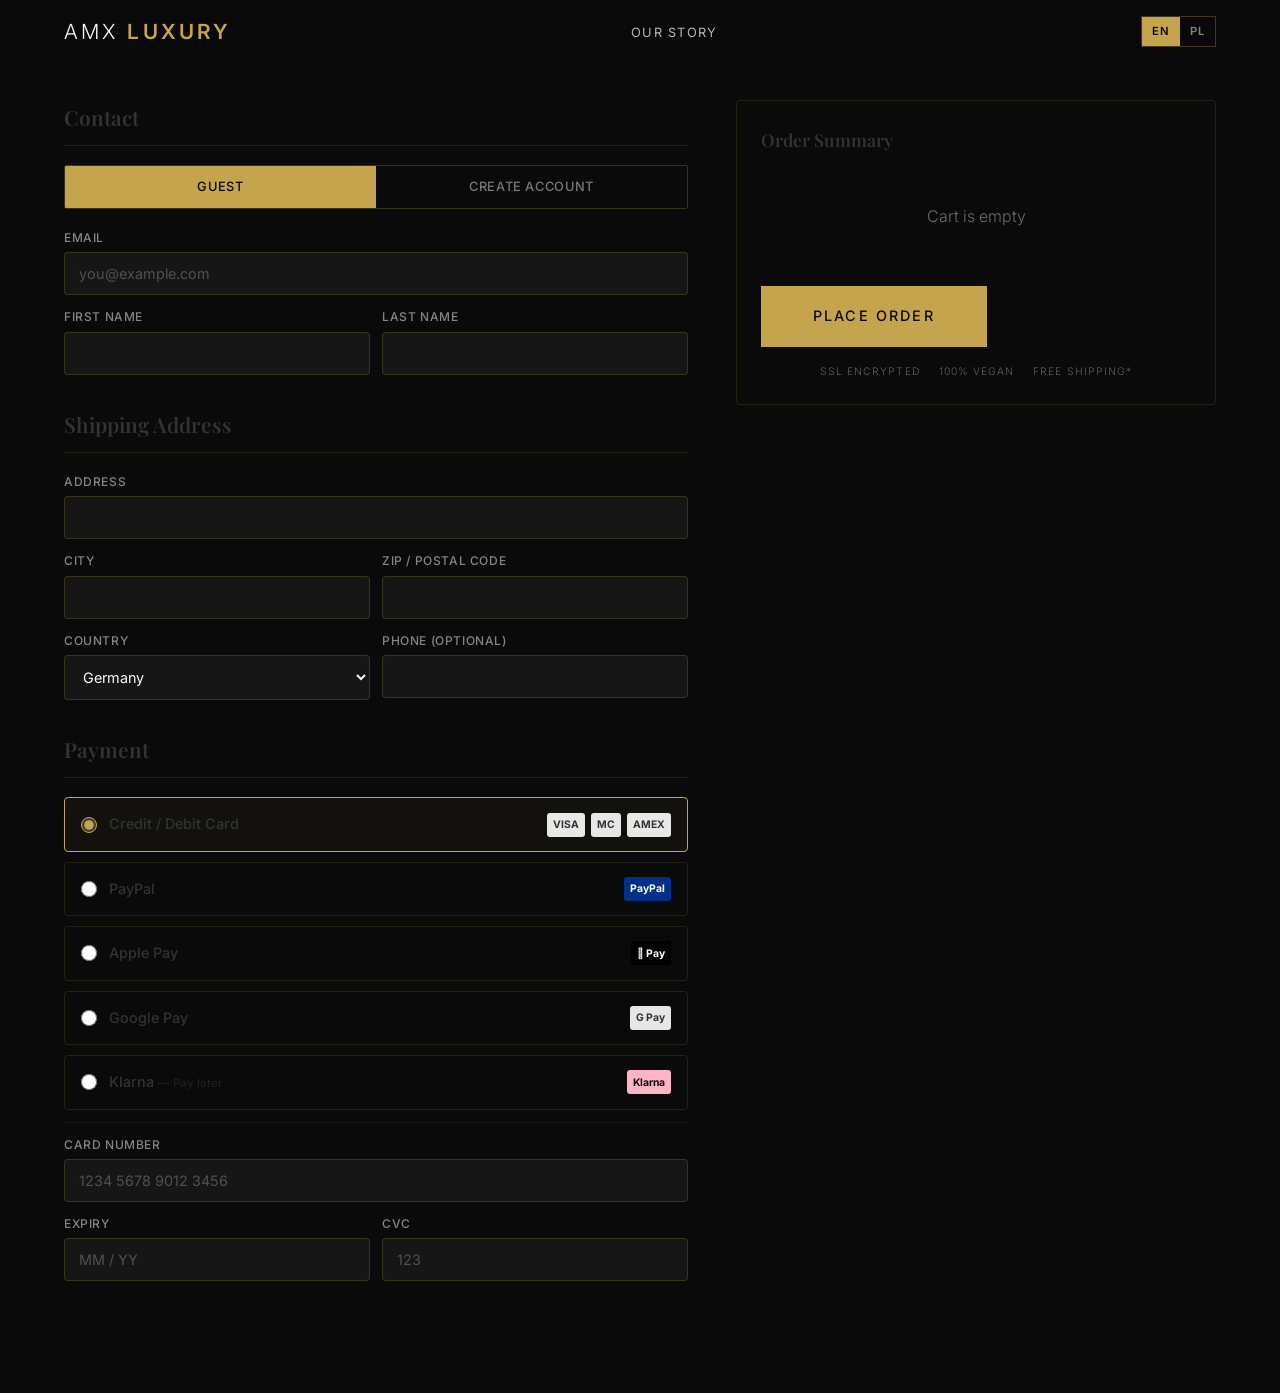
==== commit f7d28903: "Add guest vs create-account toggle on checkout page - Add a compact Guest / Create Account toggle ab" ====
--- a/checkout.html
+++ b/checkout.html
@@ -39,12 +39,33 @@
           <!-- Contact -->
           <div class="checkout__form-section">
             <h2 id="coSec1">Contact</h2>
+
+            <div class="checkout__account-toggle" id="accountToggle">
+              <button class="toggle-btn toggle-btn--active" data-mode="guest" id="btnGuest">Guest</button>
+              <button class="toggle-btn" data-mode="account" id="btnAccount">Create Account</button>
+            </div>
+
             <div class="form-row form-row--full">
               <div class="form-field">
                 <label for="email">Email</label>
                 <input type="email" id="email" placeholder="you@example.com" required>
               </div>
             </div>
+
+            <div class="checkout__pass-row" id="passRow">
+              <p class="checkout__pass-hint" id="passHint">Save your details for faster checkout next time.</p>
+              <div class="form-row">
+                <div class="form-field">
+                  <label for="password" id="coLblPass">Password</label>
+                  <input type="password" id="password" placeholder="Min. 8 characters" minlength="8">
+                </div>
+                <div class="form-field">
+                  <label for="passwordConfirm" id="coLblPassConfirm">Confirm password</label>
+                  <input type="password" id="passwordConfirm" placeholder="">
+                </div>
+              </div>
+            </div>
+
             <div class="form-row">
               <div class="form-field">
                 <label for="fname" id="coLblFirst">First name</label>
@@ -258,6 +279,32 @@
         '<div class="summary-line summary-line--total"><span>' + t('Total', 'Suma') + '</span><span>€' + total + '</span></div>';
     }
 
+    /* Account toggle (Guest vs Create Account) */
+    var btnGuest = document.getElementById('btnGuest');
+    var btnAccount = document.getElementById('btnAccount');
+    var passRow = document.getElementById('passRow');
+    var passInput = document.getElementById('password');
+    var passConfirm = document.getElementById('passwordConfirm');
+
+    function setAccountMode(mode) {
+      var isAccount = mode === 'account';
+      btnGuest.classList.toggle('toggle-btn--active', !isAccount);
+      btnAccount.classList.toggle('toggle-btn--active', isAccount);
+      passRow.classList.toggle('checkout__pass-row--open', isAccount);
+      if (isAccount) {
+        passInput.setAttribute('required', '');
+        passConfirm.setAttribute('required', '');
+      } else {
+        passInput.removeAttribute('required');
+        passConfirm.removeAttribute('required');
+        passInput.value = '';
+        passConfirm.value = '';
+      }
+    }
+
+    btnGuest.addEventListener('click', function () { setAccountMode('guest'); });
+    btnAccount.addEventListener('click', function () { setAccountMode('account'); });
+
     /* Payment method toggle */
     document.querySelectorAll('.pay-method').forEach(function (el) {
       el.addEventListener('click', function () {
@@ -307,6 +354,11 @@
     function localize() {
       var l = lang();
       document.getElementById('coSec1').textContent = t('Contact', 'Kontakt');
+      document.getElementById('btnGuest').textContent = t('Guest', 'Gość');
+      document.getElementById('btnAccount').textContent = t('Create Account', 'Załóż Konto');
+      document.getElementById('passHint').textContent = t('Save your details for faster checkout next time.', 'Zapisz swoje dane, aby następnym razem kupować szybciej.');
+      document.getElementById('coLblPass').textContent = t('Password', 'Hasło');
+      document.getElementById('coLblPassConfirm').textContent = t('Confirm password', 'Potwierdź hasło');
       document.getElementById('coSec2').textContent = t('Shipping Address', 'Adres Dostawy');
       document.getElementById('coSec3').textContent = t('Payment', 'Płatność');
       document.getElementById('coLblFirst').textContent = t('First name', 'Imię');
--- a/css/cart.css
+++ b/css/cart.css
@@ -228,6 +228,59 @@
   color: rgba(255, 255, 255, 0.35);
 }
 
+/* ---------- Account toggle ---------- */
+.checkout__account-toggle {
+  display: flex;
+  border: 1px solid rgba(197, 164, 78, 0.25);
+  margin-bottom: 1.2rem;
+  overflow: hidden;
+  border-radius: 2px;
+}
+.toggle-btn {
+  flex: 1;
+  padding: 10px 16px;
+  font-family: var(--font-sans);
+  font-size: 0.8rem;
+  font-weight: 500;
+  letter-spacing: 0.05em;
+  text-transform: uppercase;
+  text-align: center;
+  color: rgba(255, 255, 255, 0.45);
+  background: transparent;
+  border: none;
+  cursor: pointer;
+  transition: all 0.3s;
+}
+.toggle-btn--active {
+  background: var(--gold);
+  color: var(--black);
+}
+.toggle-btn:hover:not(.toggle-btn--active) {
+  color: rgba(255, 255, 255, 0.8);
+}
+
+.checkout__pass-row {
+  max-height: 0;
+  overflow: hidden;
+  opacity: 0;
+  transition: max-height 0.4s cubic-bezier(0.22, 1, 0.36, 1),
+              opacity 0.3s ease,
+              margin 0.3s ease;
+  margin-bottom: 0;
+}
+.checkout__pass-row--open {
+  max-height: 200px;
+  opacity: 1;
+  margin-bottom: 12px;
+}
+
+.checkout__pass-hint {
+  font-size: 0.78rem;
+  color: rgba(255, 255, 255, 0.4);
+  margin-bottom: 10px;
+  font-style: italic;
+}
+
 /* ============================================================
    CHECKOUT PAGE
    ============================================================ */
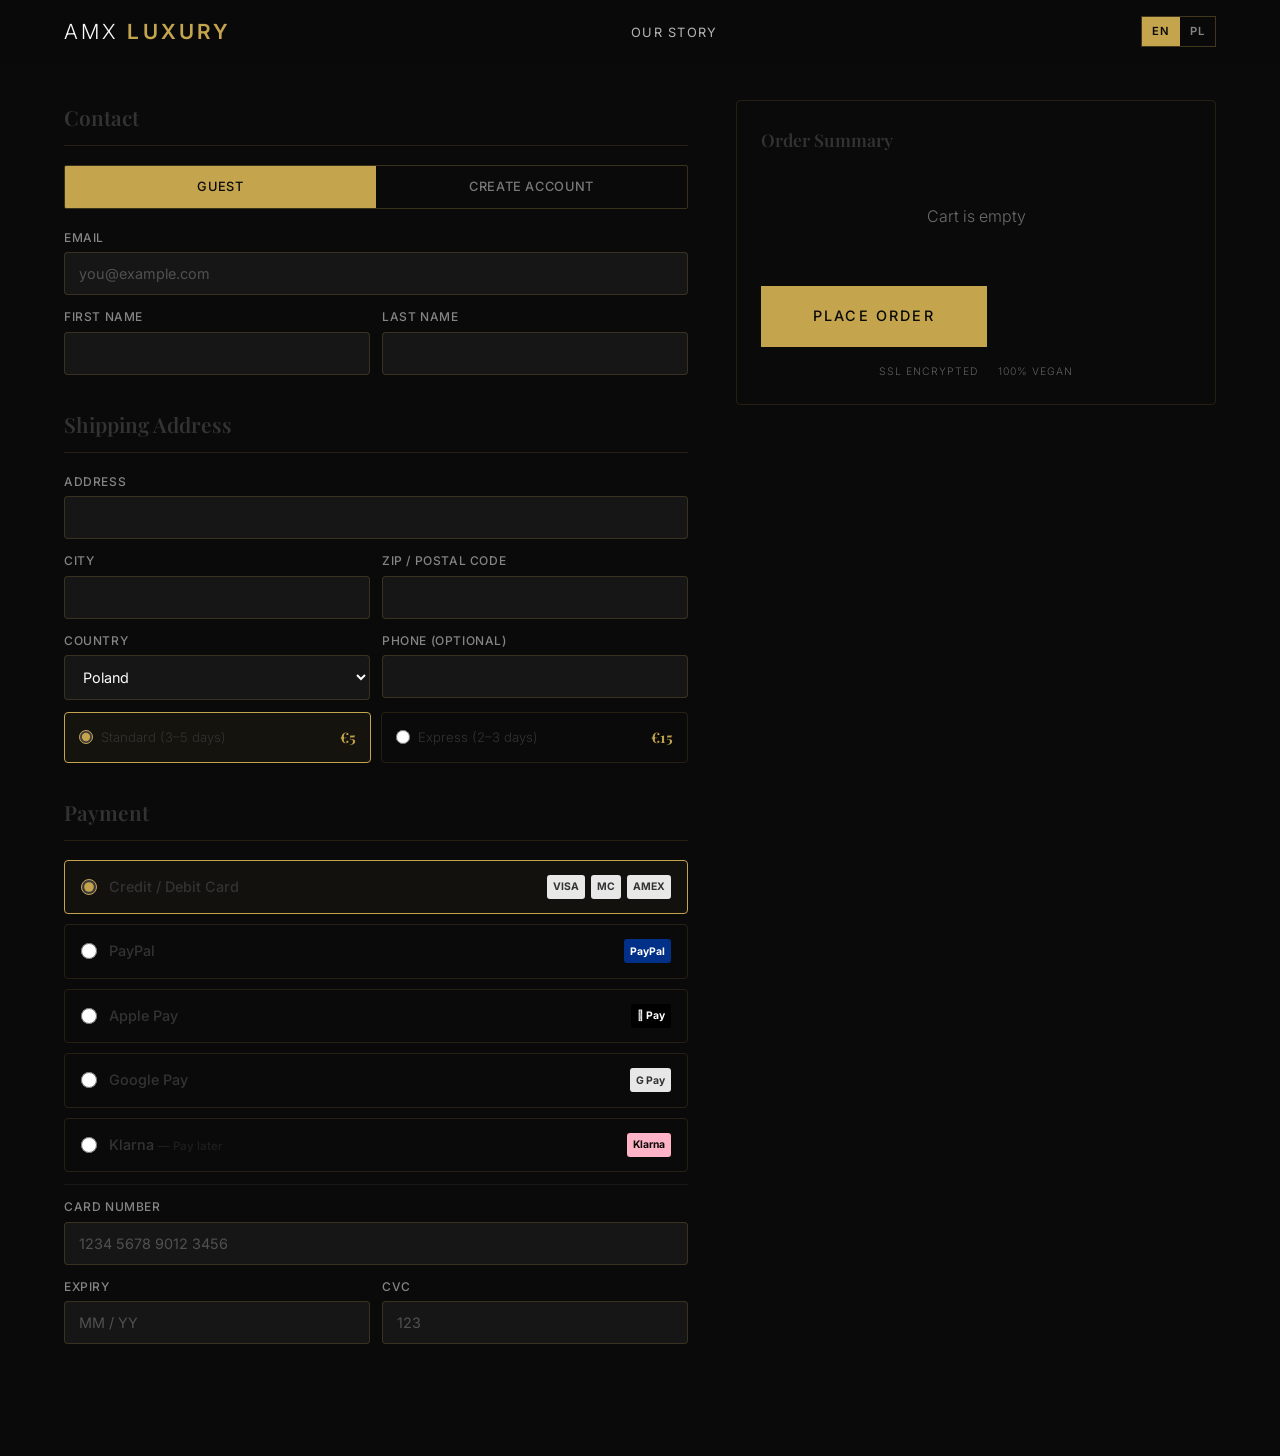
==== commit 85bb77fb: "Add 3-zone shipping, updated pricing, and Serum product - Shipping: 3 zones (Poland €5/€15 express, " ====
--- a/checkout.html
+++ b/checkout.html
@@ -101,27 +101,67 @@
               <div class="form-field">
                 <label for="country" id="coLblCountry">Country</label>
                 <select id="country">
-                  <option value="DE">Germany</option>
-                  <option value="PL">Poland</option>
-                  <option value="NL">Netherlands</option>
-                  <option value="FR">France</option>
-                  <option value="AT">Austria</option>
-                  <option value="BE">Belgium</option>
-                  <option value="IT">Italy</option>
-                  <option value="ES">Spain</option>
-                  <option value="GB">United Kingdom</option>
-                  <option value="US">United States</option>
-                  <option value="IN">India</option>
-                  <option value="CH">Switzerland</option>
-                  <option value="SE">Sweden</option>
-                  <option value="DK">Denmark</option>
-                  <option value="OTHER">Other</option>
+                  <optgroup label="Poland" id="ogPoland">
+                    <option value="PL" selected>Poland</option>
+                  </optgroup>
+                  <optgroup label="Europe" id="ogEurope">
+                    <option value="DE">Germany</option>
+                    <option value="NL">Netherlands</option>
+                    <option value="FR">France</option>
+                    <option value="AT">Austria</option>
+                    <option value="BE">Belgium</option>
+                    <option value="IT">Italy</option>
+                    <option value="ES">Spain</option>
+                    <option value="PT">Portugal</option>
+                    <option value="GB">United Kingdom</option>
+                    <option value="CH">Switzerland</option>
+                    <option value="SE">Sweden</option>
+                    <option value="DK">Denmark</option>
+                    <option value="NO">Norway</option>
+                    <option value="FI">Finland</option>
+                    <option value="IE">Ireland</option>
+                    <option value="CZ">Czech Republic</option>
+                    <option value="HU">Hungary</option>
+                    <option value="GR">Greece</option>
+                    <option value="RO">Romania</option>
+                    <option value="BG">Bulgaria</option>
+                    <option value="HR">Croatia</option>
+                    <option value="SK">Slovakia</option>
+                    <option value="LT">Lithuania</option>
+                    <option value="LV">Latvia</option>
+                    <option value="EE">Estonia</option>
+                    <option value="SI">Slovenia</option>
+                    <option value="LU">Luxembourg</option>
+                  </optgroup>
+                  <optgroup label="Rest of World" id="ogWorld">
+                    <option value="US">United States</option>
+                    <option value="MX">Mexico</option>
+                    <option value="IN">India</option>
+                    <option value="PK">Pakistan</option>
+                    <option value="SA">Saudi Arabia</option>
+                    <option value="AE">United Arab Emirates</option>
+                    <option value="ZA">South Africa</option>
+                    <option value="NG">Nigeria</option>
+                    <option value="OTHER">Other</option>
+                  </optgroup>
                 </select>
               </div>
               <div class="form-field">
                 <label for="phone" id="coLblPhone">Phone (optional)</label>
                 <input type="tel" id="phone">
               </div>
+            </div>
+            <div class="shipping-option" id="shippingOption" style="display:none">
+              <label class="shipping-option__label">
+                <input type="radio" name="shippingSpeed" value="standard" checked>
+                <span id="shipStdLabel">Standard (3-5 days)</span>
+                <strong id="shipStdPrice"></strong>
+              </label>
+              <label class="shipping-option__label">
+                <input type="radio" name="shippingSpeed" value="express">
+                <span id="shipExpLabel">Express (2-3 days)</span>
+                <strong id="shipExpPrice"></strong>
+              </label>
             </div>
           </div>
 
@@ -205,10 +245,10 @@
           <div class="checkout__place-btn">
             <button class="btn btn--gold btn--lg btn--full" id="placeOrderBtn">Place Order</button>
           </div>
+          <div class="checkout__free-hint" id="freeShipHint" style="display:none"></div>
           <div class="checkout__badges">
             <span>SSL Encrypted</span>
             <span>100% Vegan</span>
-            <span>Free Shipping*</span>
           </div>
         </div>
 
@@ -237,15 +277,70 @@
     function lang() { return localStorage.getItem('amx_lang') || 'en'; }
     function t(en, pl) { return lang() === 'pl' ? pl : en; }
 
+    /* ---- Shipping zones ---- */
+    var EU_CODES = ['DE','NL','FR','AT','BE','IT','ES','PT','GB','CH','SE','DK',
+      'NO','FI','IE','CZ','HU','GR','RO','BG','HR','SK','LT','LV','EE','SI','LU'];
+    var FREE_THRESHOLD = 200;
+
+    function getZone(code) {
+      if (code === 'PL') return 'poland';
+      if (EU_CODES.indexOf(code) !== -1) return 'europe';
+      return 'world';
+    }
+
+    function zoneStandard(zone) {
+      if (zone === 'poland') return 5;
+      if (zone === 'europe') return 10;
+      return 25;
+    }
+
+    function calcShipping(subtotal, hasSub, countryCode, isExpress) {
+      if (hasSub) return 0;
+      if (subtotal >= FREE_THRESHOLD) return 0;
+      var zone = getZone(countryCode);
+      if (isExpress && zone === 'poland') return 15;
+      return zoneStandard(zone);
+    }
+
+    /* ---- Shipping speed toggle (Poland only) ---- */
+    var shippingOptionEl = document.getElementById('shippingOption');
+    var countryEl = document.getElementById('country');
+
+    function updateShippingToggle() {
+      var zone = getZone(countryEl.value);
+      shippingOptionEl.style.display = zone === 'poland' ? 'flex' : 'none';
+      document.getElementById('shipStdPrice').textContent = '€5';
+      document.getElementById('shipExpPrice').textContent = '€15';
+      document.getElementById('shipStdLabel').textContent = t('Standard (3–5 days)', 'Standardowa (3–5 dni)');
+      document.getElementById('shipExpLabel').textContent = t('Express (2–3 days)', 'Ekspres (2–3 dni)');
+    }
+
+    function getSelectedSpeed() {
+      var radios = document.querySelectorAll('input[name="shippingSpeed"]');
+      for (var i = 0; i < radios.length; i++) {
+        if (radios[i].checked) return radios[i].value;
+      }
+      return 'standard';
+    }
+
+    countryEl.addEventListener('change', function () {
+      updateShippingToggle();
+      renderSummary();
+    });
+    shippingOptionEl.addEventListener('change', function () { renderSummary(); });
+
+    /* ---- Render order summary ---- */
     function renderSummary() {
       var cart = AMX_getCart();
       var P = AMX_PRODUCTS;
       var itemsEl = document.getElementById('summaryItems');
       var totalsEl = document.getElementById('summaryTotals');
+      var hintEl = document.getElementById('freeShipHint');
 
       if (cart.length === 0) {
         itemsEl.innerHTML = '<p style="color:rgba(255,255,255,0.4);padding:2rem 0;text-align:center">' + t('Cart is empty', 'Koszyk jest pusty') + '</p>';
         totalsEl.innerHTML = '';
+        hintEl.style.display = 'none';
         return;
       }
 
@@ -262,24 +357,45 @@
           '<div class="summary-item">' +
             '<img src="' + p.img + '" alt="" class="summary-item__img">' +
             '<div class="summary-item__info">' +
-              '<strong>' + pName + (item.qty > 1 ? ' ×' + item.qty : '') + '</strong>' +
+              '<strong>' + pName + (item.qty > 1 ? ' &times;' + item.qty : '') + '</strong>' +
               '<span>' + (item.isSub ? t('Subscription', 'Subskrypcja') : t('One-time', 'Jednorazowo')) + '</span>' +
             '</div>' +
-            '<span class="summary-item__price">€' + lineTotal + '</span>' +
+            '<span class="summary-item__price">&euro;' + lineTotal + '</span>' +
           '</div>';
       });
       itemsEl.innerHTML = html;
 
       var hasSub = cart.some(function (i) { return i.isSub; });
-      var shipping = hasSub ? 0 : (subtotal >= 100 ? 0 : 9);
+      var isExpress = getSelectedSpeed() === 'express';
+      var country = countryEl.value;
+      var shipping = calcShipping(subtotal, hasSub, country, isExpress);
+      var zone = getZone(country);
+      var baseShipping = zoneStandard(zone);
       var total = subtotal + shipping;
+
+      var shippingLabel;
+      if (shipping === 0 && (hasSub || subtotal >= FREE_THRESHOLD)) {
+        var origCost = isExpress && zone === 'poland' ? 15 : baseShipping;
+        shippingLabel = '<s style="opacity:0.4">&euro;' + origCost + '</s> ' + t('Free', 'Gratis');
+      } else {
+        shippingLabel = '&euro;' + shipping;
+      }
+
       totalsEl.innerHTML =
-        '<div class="summary-line"><span>' + t('Subtotal', 'Produkty') + '</span><span>€' + subtotal + '</span></div>' +
-        '<div class="summary-line"><span>' + t('Shipping', 'Wysyłka') + '</span><span>' + (shipping === 0 ? t('Free', 'Gratis') : '€' + shipping) + '</span></div>' +
-        '<div class="summary-line summary-line--total"><span>' + t('Total', 'Suma') + '</span><span>€' + total + '</span></div>';
-    }
-
-    /* Account toggle (Guest vs Create Account) */
+        '<div class="summary-line"><span>' + t('Subtotal', 'Produkty') + '</span><span>&euro;' + subtotal + '</span></div>' +
+        '<div class="summary-line"><span>' + t('Shipping', 'Wysyłka') + '</span><span>' + shippingLabel + '</span></div>' +
+        '<div class="summary-line summary-line--total"><span>' + t('Total', 'Suma') + '</span><span>&euro;' + total + '</span></div>';
+
+      var remaining = FREE_THRESHOLD - subtotal;
+      if (remaining > 0 && !hasSub && shipping > 0) {
+        hintEl.innerHTML = '&#x1F69A; ' + t('Add &euro;' + remaining + ' more for free shipping!', 'Dodaj jeszcze &euro;' + remaining + ' do darmowej wysyłki!');
+        hintEl.style.display = 'block';
+      } else {
+        hintEl.style.display = 'none';
+      }
+    }
+
+    /* ---- Account toggle ---- */
     var btnGuest = document.getElementById('btnGuest');
     var btnAccount = document.getElementById('btnAccount');
     var passRow = document.getElementById('passRow');
@@ -305,7 +421,7 @@
     btnGuest.addEventListener('click', function () { setAccountMode('guest'); });
     btnAccount.addEventListener('click', function () { setAccountMode('account'); });
 
-    /* Payment method toggle */
+    /* ---- Payment method toggle ---- */
     document.querySelectorAll('.pay-method').forEach(function (el) {
       el.addEventListener('click', function () {
         document.querySelectorAll('.pay-method').forEach(function (m) { m.classList.remove('pay-method--selected'); });
@@ -315,7 +431,7 @@
       });
     });
 
-    /* Card number formatting */
+    /* ---- Card formatting ---- */
     var cardInput = document.getElementById('cardNumber');
     if (cardInput) {
       cardInput.addEventListener('input', function () {
@@ -332,7 +448,7 @@
       });
     }
 
-    /* Place order (simulated) */
+    /* ---- Place order (simulated) ---- */
     document.getElementById('placeOrderBtn').addEventListener('click', function () {
       var email = document.getElementById('email').value;
       var fname = document.getElementById('fname').value;
@@ -345,14 +461,12 @@
         alert(t('Your cart is empty.', 'Twój koszyk jest pusty.'));
         return;
       }
-
       localStorage.removeItem('amx_cart');
       document.getElementById('orderSuccess').classList.add('order-success--visible');
     });
 
-    /* i18n for checkout */
+    /* ---- i18n for checkout ---- */
     function localize() {
-      var l = lang();
       document.getElementById('coSec1').textContent = t('Contact', 'Kontakt');
       document.getElementById('btnGuest').textContent = t('Guest', 'Gość');
       document.getElementById('btnAccount').textContent = t('Create Account', 'Załóż Konto');
@@ -379,10 +493,15 @@
         'Twoje zamówienie zostało złożone pomyślnie. Wkrótce otrzymasz email z potwierdzeniem. Przygotowujemy Twoje produkty AMX Luxury z troską.'
       );
       document.getElementById('successBtn').textContent = t('Back to Home', 'Wróć na Stronę');
+      document.getElementById('ogPoland').label = t('Poland', 'Polska');
+      document.getElementById('ogEurope').label = t('Europe', 'Europa');
+      document.getElementById('ogWorld').label = t('Rest of World', 'Reszta Świata');
+      updateShippingToggle();
       renderSummary();
     }
 
     document.addEventListener('DOMContentLoaded', function () {
+      updateShippingToggle();
       renderSummary();
       localize();
 
--- a/css/style.css
+++ b/css/style.css
@@ -571,13 +571,14 @@
   display: flex;
   align-items: center;
   justify-content: center;
-  gap: 2rem;
+  gap: 1.5rem;
   margin-bottom: 3.5rem;
+  flex-wrap: wrap;
 }
 
 .set__product {
-  flex: 1;
-  max-width: 480px;
+  flex: 1 1 220px;
+  max-width: 340px;
   text-align: center;
 }
 
@@ -585,7 +586,7 @@
   margin-bottom: 1.5rem;
 }
 .set__product-image img {
-  max-height: 320px;
+  max-height: 260px;
   width: auto;
   max-width: 100%;
   object-fit: contain;
@@ -699,6 +700,41 @@
   font-weight: 400;
   color: var(--gold);
   line-height: 1;
+}
+
+.set__price-save {
+  font-size: 0.72rem;
+  font-weight: 600;
+  letter-spacing: 0.08em;
+  text-transform: uppercase;
+  color: #2ecc71;
+}
+.set__price--dark .set__price-save { color: #27ae60; }
+
+.set__price-options {
+  display: flex;
+  gap: 2rem;
+  justify-content: center;
+  margin-bottom: 0.5rem;
+}
+.set__price--highlight {
+  padding: 1rem 1.5rem;
+  border: 2px solid var(--gold);
+  border-radius: 6px;
+  background: rgba(197, 164, 78, 0.06);
+  position: relative;
+}
+.set__price--dark.set__price--highlight {
+  border-color: rgba(10, 10, 10, 0.2);
+  background: rgba(10, 10, 10, 0.03);
+}
+
+.set__product-price {
+  font-family: var(--font-serif);
+  font-size: 1.1rem;
+  color: var(--gold);
+  margin: 0.25rem 0 0.5rem;
+  font-weight: 600;
 }
 
 .btn--lg {
@@ -910,6 +946,11 @@
     width: 40px;
     height: 40px;
   }
+  .set__price-options {
+    flex-direction: column;
+    gap: 1rem;
+    align-items: center;
+  }
   .footer__grid {
     grid-template-columns: 1fr 1fr;
     gap: 2rem;
--- a/css/cart.css
+++ b/css/cart.css
@@ -217,6 +217,13 @@
   font-family: var(--font-serif);
   font-size: 1.5rem;
   color: var(--gold);
+}
+.cart-drawer__shipping-note {
+  text-align: center;
+  font-size: 0.72rem;
+  color: rgba(255, 255, 255, 0.4);
+  margin-top: 0.5rem;
+  letter-spacing: 0.03em;
 }
 .cart-drawer__secure {
   display: flex;
@@ -545,9 +552,58 @@
   margin-bottom: 1.5rem;
 }
 
+/* ---------- Shipping speed toggle ---------- */
+.shipping-option {
+  display: flex;
+  gap: 10px;
+  margin-top: 12px;
+}
+.shipping-option__label {
+  flex: 1;
+  display: flex;
+  align-items: center;
+  gap: 8px;
+  padding: 12px 14px;
+  border: 1px solid rgba(197, 164, 78, 0.15);
+  border-radius: 4px;
+  cursor: pointer;
+  font-size: 0.82rem;
+  transition: border-color 0.3s, background 0.3s;
+}
+.shipping-option__label:has(input:checked) {
+  border-color: var(--gold);
+  background: rgba(197, 164, 78, 0.06);
+}
+.shipping-option__label input[type="radio"] {
+  accent-color: var(--gold);
+  width: 14px;
+  height: 14px;
+  flex-shrink: 0;
+}
+.shipping-option__label span { flex: 1; }
+.shipping-option__label strong {
+  color: var(--gold);
+  font-family: var(--font-serif);
+  font-size: 0.9rem;
+}
+
+/* ---------- Free shipping hint ---------- */
+.checkout__free-hint {
+  margin-top: 0.75rem;
+  padding: 10px 14px;
+  border-radius: 4px;
+  background: rgba(197, 164, 78, 0.08);
+  border: 1px dashed rgba(197, 164, 78, 0.3);
+  font-size: 0.8rem;
+  color: var(--gold);
+  text-align: center;
+  letter-spacing: 0.02em;
+}
+
 /* ---------- Responsive ---------- */
 @media (max-width: 768px) {
   .cart-drawer { width: 100%; max-width: 100vw; }
   .checkout__grid { grid-template-columns: 1fr; }
   .checkout__summary { position: static; }
-}
+  .shipping-option { flex-direction: column; }
+}
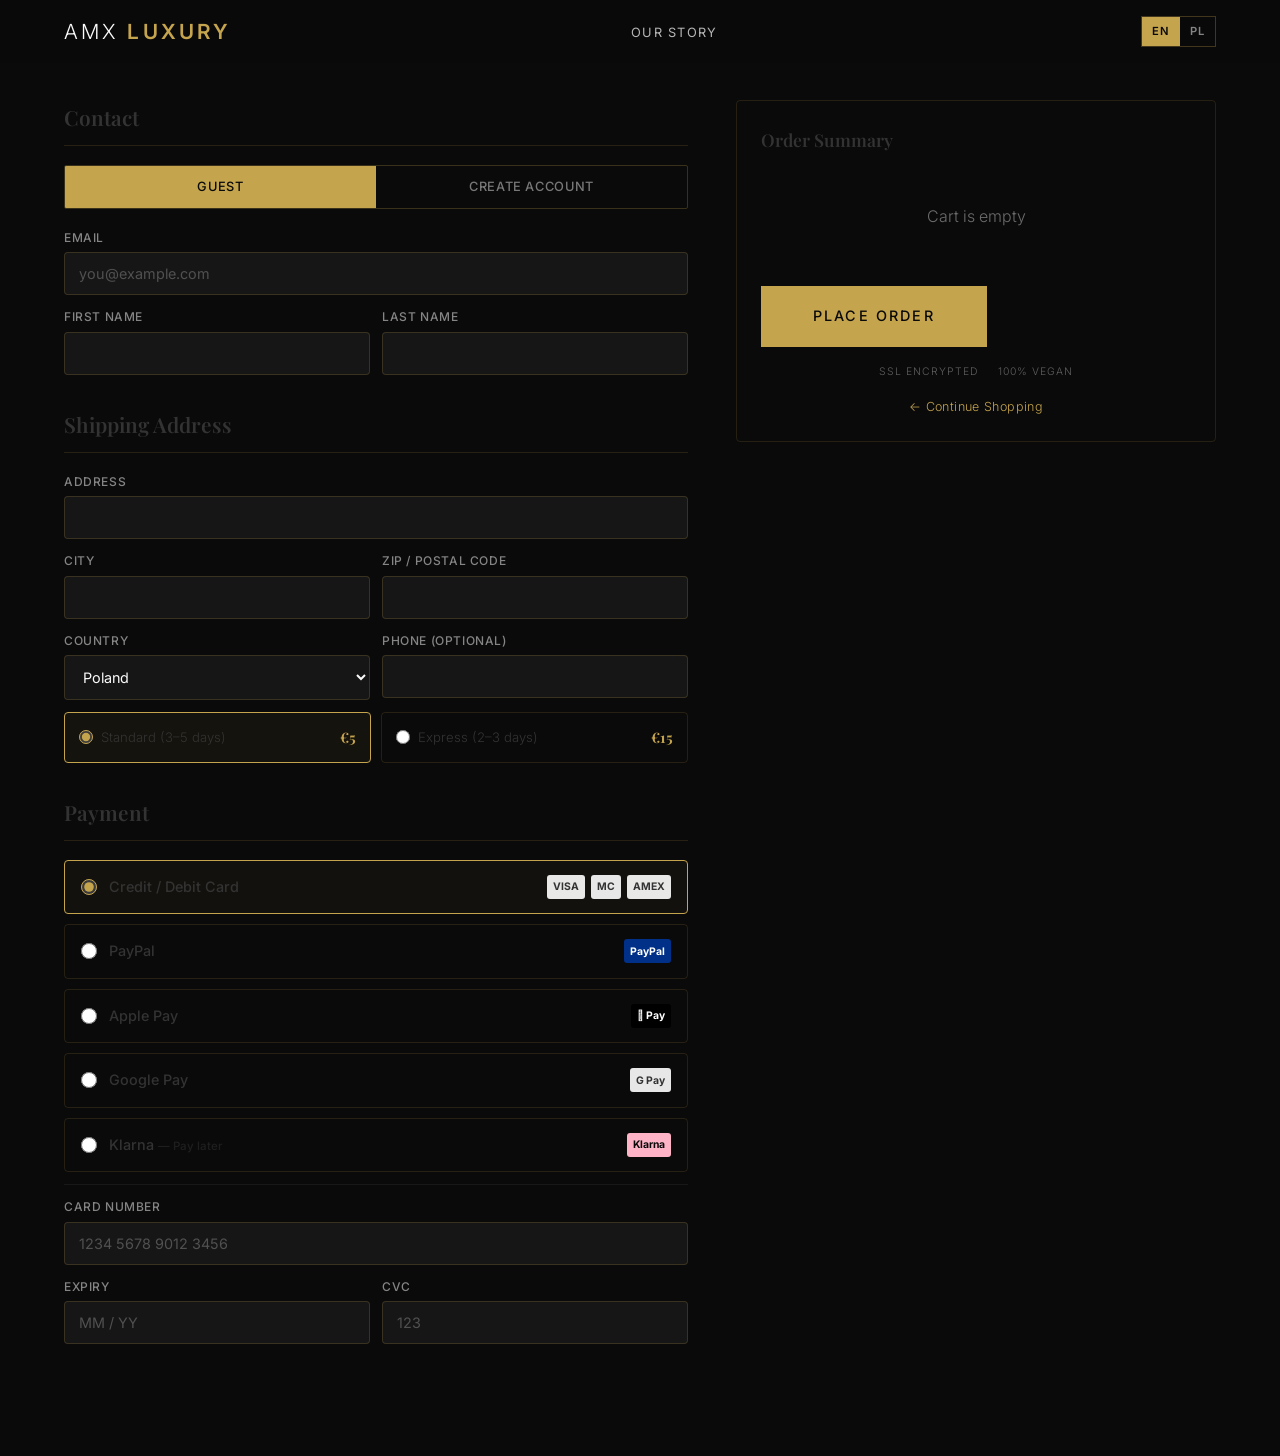
==== commit ee52765f: "Add editable cart controls and continue shopping link to checkout summary Allow customers to adjust " ====
--- a/checkout.html
+++ b/checkout.html
@@ -250,6 +250,7 @@
             <span>SSL Encrypted</span>
             <span>100% Vegan</span>
           </div>
+          <a href="index.html" class="checkout__continue" id="continueLink">&larr; Continue Shopping</a>
         </div>
 
       </div>
@@ -357,13 +358,34 @@
           '<div class="summary-item">' +
             '<img src="' + p.img + '" alt="" class="summary-item__img">' +
             '<div class="summary-item__info">' +
-              '<strong>' + pName + (item.qty > 1 ? ' &times;' + item.qty : '') + '</strong>' +
+              '<strong>' + pName + '</strong>' +
               '<span>' + (item.isSub ? t('Subscription', 'Subskrypcja') : t('One-time', 'Jednorazowo')) + '</span>' +
+              '<div class="summary-item__controls">' +
+                '<button class="summary-item__qty-btn" data-key="' + item.key + '" data-delta="-1">&minus;</button>' +
+                '<span>' + item.qty + '</span>' +
+                '<button class="summary-item__qty-btn" data-key="' + item.key + '" data-delta="1">+</button>' +
+              '</div>' +
             '</div>' +
-            '<span class="summary-item__price">&euro;' + lineTotal + '</span>' +
+            '<div class="summary-item__right">' +
+              '<span class="summary-item__price">&euro;' + lineTotal + '</span>' +
+              '<button class="summary-item__remove" data-remove="' + item.key + '" aria-label="Remove">&times;</button>' +
+            '</div>' +
           '</div>';
       });
       itemsEl.innerHTML = html;
+
+      itemsEl.querySelectorAll('.summary-item__qty-btn').forEach(function (btn) {
+        btn.addEventListener('click', function () {
+          AMX_updateQty(btn.getAttribute('data-key'), parseInt(btn.getAttribute('data-delta')));
+          renderSummary();
+        });
+      });
+      itemsEl.querySelectorAll('.summary-item__remove').forEach(function (btn) {
+        btn.addEventListener('click', function () {
+          AMX_removeItem(btn.getAttribute('data-remove'));
+          renderSummary();
+        });
+      });
 
       var hasSub = cart.some(function (i) { return i.isSub; });
       var isExpress = getSelectedSpeed() === 'express';
@@ -493,6 +515,7 @@
         'Twoje zamówienie zostało złożone pomyślnie. Wkrótce otrzymasz email z potwierdzeniem. Przygotowujemy Twoje produkty AMX Luxury z troską.'
       );
       document.getElementById('successBtn').textContent = t('Back to Home', 'Wróć na Stronę');
+      document.getElementById('continueLink').innerHTML = '&larr; ' + t('Continue Shopping', 'Kontynuuj Zakupy');
       document.getElementById('ogPoland').label = t('Poland', 'Polska');
       document.getElementById('ogEurope').label = t('Europe', 'Europa');
       document.getElementById('ogWorld').label = t('Rest of World', 'Reszta Świata');
--- a/css/cart.css
+++ b/css/cart.css
@@ -552,6 +552,69 @@
   margin-bottom: 1.5rem;
 }
 
+/* ---------- Summary item controls ---------- */
+.summary-item__controls {
+  display: inline-flex;
+  align-items: center;
+  gap: 0;
+  border: 1px solid rgba(255, 255, 255, 0.12);
+  border-radius: 2px;
+  overflow: hidden;
+  margin-top: 4px;
+}
+.summary-item__qty-btn {
+  width: 22px;
+  height: 22px;
+  display: flex;
+  align-items: center;
+  justify-content: center;
+  font-size: 0.75rem;
+  color: var(--white);
+  background: rgba(255, 255, 255, 0.05);
+  border: none;
+  cursor: pointer;
+  transition: background 0.2s;
+  padding: 0;
+}
+.summary-item__qty-btn:hover { background: rgba(255, 255, 255, 0.12); }
+.summary-item__controls span {
+  width: 22px;
+  text-align: center;
+  font-size: 0.72rem;
+  font-weight: 600;
+}
+.summary-item__right {
+  display: flex;
+  flex-direction: column;
+  align-items: flex-end;
+  gap: 4px;
+  flex-shrink: 0;
+}
+.summary-item__remove {
+  font-size: 1rem;
+  line-height: 1;
+  color: rgba(255, 255, 255, 0.25);
+  background: none;
+  border: none;
+  cursor: pointer;
+  transition: color 0.2s;
+  padding: 0;
+}
+.summary-item__remove:hover { color: #e74c3c; }
+
+/* ---------- Continue Shopping link ---------- */
+.checkout__continue {
+  display: block;
+  text-align: center;
+  margin-top: 1rem;
+  font-size: 0.78rem;
+  color: var(--gold);
+  text-decoration: none;
+  letter-spacing: 0.03em;
+  transition: opacity 0.2s;
+}
+.checkout__continue:hover { opacity: 0.7; }
+
 /* ---------- Shipping speed toggle ---------- */
 .shipping-option {
   display: flex;
